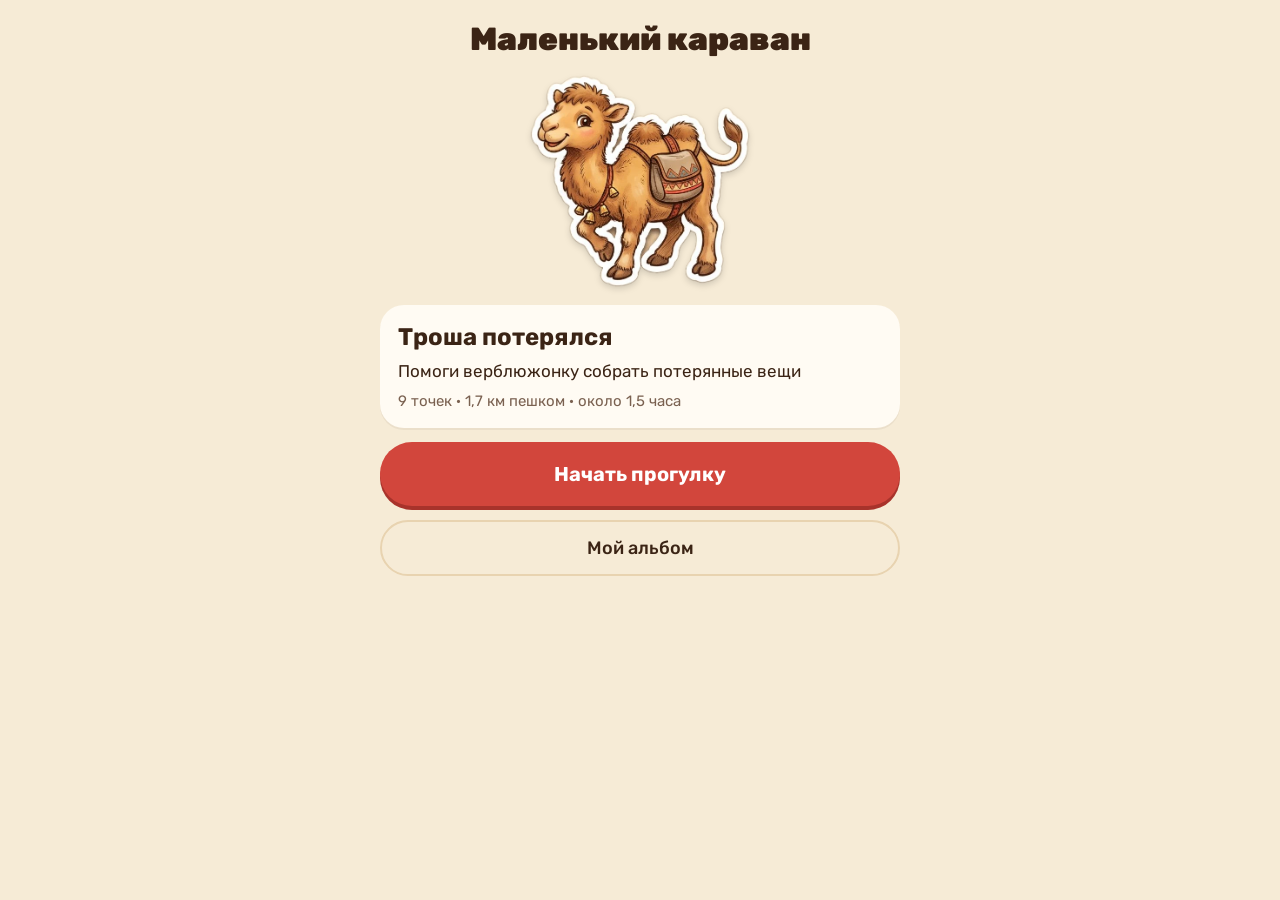
==== docs/app/index.html @ b7f955ba "Web version (PWA) of the app, stage 1 Home, route choice and builder, map with the walker's position" ====
<!doctype html>
<html lang="ru">
<head>
  <meta charset="utf-8">
  <meta name="viewport" content="width=device-width,initial-scale=1,viewport-fit=cover">
  <meta name="theme-color" content="#f6ebd6">
  <meta name="robots" content="noindex">
  <title>Маленький караван</title>
  <meta name="description" content="Прогулка по Троицку с верблюжонком Трошей для детей 4–7 лет с родителями.">
  <link rel="manifest" href="manifest.webmanifest">
  <link rel="icon" href="icons/favicon.png">
  <link rel="apple-touch-icon" href="icons/apple-touch-icon.png">
  <meta name="apple-mobile-web-app-capable" content="yes">
  <meta name="mobile-web-app-capable" content="yes">
  <meta name="apple-mobile-web-app-status-bar-style" content="default">
  <meta name="apple-mobile-web-app-title" content="Караван">
  <link rel="preconnect" href="https://fonts.googleapis.com">
  <link rel="preconnect" href="https://fonts.gstatic.com" crossorigin>
  <link href="https://fonts.googleapis.com/css2?family=Rubik:wght@400;500;700;800;900&display=swap" rel="stylesheet">
  <link rel="stylesheet" href="vendor/maplibre-gl.css">
  <link rel="stylesheet" href="style.css">
</head>
<body>
  <div id="map-screen" hidden>
    <div id="map"></div>
  </div>
  <main id="app"></main>
  <div id="overlay"></div>
  <script src="vendor/maplibre-gl.js"></script>
  <script src="app.js"></script>
</body>
</html>
---- docs/app/style.css ----
:root {
  --sand: #f6ebd6;
  --kraft: #e8d3b0;
  --card: #fffbf3;
  --red: #d2463c;
  --red-dark: #a8332b;
  --green: #3e9c6a;
  --gold: #f5c542;
  --ink: #3b2415;
  --muted: #7a6150;
  --safe-top: env(safe-area-inset-top, 0px);
  --safe-bottom: env(safe-area-inset-bottom, 0px);
}
* { box-sizing: border-box; -webkit-tap-highlight-color: transparent; }
html, body { margin: 0; height: 100%; }
body {
  font-family: "Rubik", -apple-system, "Segoe UI", Roboto, sans-serif;
  background: var(--sand); color: var(--ink);
  overscroll-behavior: none;
}
button { font: inherit; color: inherit; cursor: pointer; }
img { display: block; }
[hidden] { display: none !important; }

/* ---------- Страницы ---------- */
.page {
  min-height: 100dvh; max-width: 560px; margin: 0 auto;
  padding: calc(16px + var(--safe-top)) 20px calc(24px + var(--safe-bottom));
  display: flex; flex-direction: column; align-items: center; gap: 14px;
}
.h1 { margin: 6px 0 0; font-size: 32px; font-weight: 900; text-align: center; line-height: 1.1; }
.h2 { margin: 0; font-size: 24px; font-weight: 700; }
.sub { margin: 0; font-size: 16px; color: var(--muted); text-align: center; }
.muted { color: var(--muted); }
.red { color: var(--red); }
.green { color: var(--green); }
.bold { font-weight: 700; }
.back-row { width: 100%; display: flex; justify-content: space-between; align-items: center; }
.link { background: none; border: 0; padding: 10px 4px; color: var(--muted); font-size: 16px; }

.panel {
  width: 100%; background: var(--card); border-radius: 24px; padding: 18px;
  display: flex; flex-direction: column; gap: 8px;
  box-shadow: 0 2px 0 rgba(59,36,21,0.06);
}
.panel.gold { background: rgba(245,197,66,0.35); }
.panel.kraft { background: rgba(232,211,176,0.6); }
.panel p { margin: 0; font-size: 18px; line-height: 1.45; }

.btn {
  width: 100%; min-height: 64px; border: 0; border-radius: 32px; padding: 10px 20px;
  background: var(--red); color: #fff; font-size: 20px; font-weight: 700;
  box-shadow: 0 4px 0 var(--red-dark); transition: transform .1s;
}
.btn:active { transform: translateY(2px); box-shadow: 0 2px 0 var(--red-dark); }
.btn:disabled { opacity: .45; }
.btn.soft {
  min-height: 56px; background: transparent; color: var(--ink); font-weight: 500; font-size: 18px;
  border: 2px solid var(--kraft); box-shadow: none;
}
.btn.out {
  width: auto; min-height: 64px; background: transparent; color: var(--red); font-size: 17px;
  border: 2px solid var(--kraft); box-shadow: none; padding: 0 18px;
}
.row { display: flex; gap: 10px; align-items: center; width: 100%; }
.row .grow { flex: 1; }
.round {
  flex: none; width: 56px; height: 56px; border-radius: 50%; border: 0;
  background: var(--card); font-size: 24px; box-shadow: 0 2px 8px rgba(0,0,0,0.15);
  display: grid; place-items: center;
}
.small {
  flex: none; width: 44px; height: 44px; border-radius: 50%; border: 0;
  background: var(--kraft); font-size: 20px; font-weight: 700;
}
.small:disabled { opacity: .35; }

/* ---------- Наклейки ---------- */
.sticker { object-fit: contain; filter: drop-shadow(0 3px 3px rgba(0,0,0,0.15)); }
.mystery {
  flex: none; display: grid; place-items: center; border-radius: 50%;
  background: var(--kraft); color: var(--muted); font-weight: 900;
}
.stickers { display: flex; gap: 6px; align-items: center; flex-wrap: wrap; }
.stickers .sticker { width: 52px; height: 52px; }
.stickers .mystery { width: 40px; height: 40px; font-size: 22px; }
.locked { filter: grayscale(1) opacity(0.35); }

.trosha-home { width: 220px; height: 220px; }
.hint {
  width: 100%; background: #e6f6ff; color: #1d5e8a; border-radius: 20px; padding: 14px 16px;
  font-size: 15px; line-height: 1.45; position: relative;
}
.hint b { color: #124a70; }
.hint .x { position: absolute; right: 6px; top: 4px; background: none; border: 0; font-size: 20px; color: #1d5e8a; padding: 6px; }

/* ---------- Выбор маршрута ---------- */
.preset-head { display: flex; gap: 10px; align-items: center; }
.preset-head .emoji { font-size: 34px; }
.preset-head .t { font-size: 21px; font-weight: 700; }
.preset-head .s { font-size: 15px; color: var(--muted); }
.plan-card { width: 100%; background: var(--card); border-radius: 20px; padding: 8px 12px; display: flex; gap: 8px; align-items: center; }
.plan-card .n { font-size: 22px; font-weight: 900; color: var(--red); min-width: 22px; text-align: center; }
.plan-card .t { flex: 1; font-size: 16px; font-weight: 700; }
.plan-card .t small { display: block; font-weight: 400; color: var(--muted); font-size: 13px; }
.plan-card .thumb { width: 44px; height: 44px; }
.plan-card .mystery { width: 40px; height: 40px; font-size: 22px; }
.add-card { width: 100%; border: 0; background: rgba(232,211,176,0.4); border-radius: 20px; padding: 12px; display: flex; gap: 10px; align-items: center; text-align: left; font-size: 17px; }
.add-card .t { flex: 1; }

/* ---------- Прогулка ---------- */
#map-screen { position: fixed; inset: 0; z-index: 0; }
#map { position: absolute; inset: 0; background: #efe6d2; }
body.walking #app { position: fixed; inset: 0; pointer-events: none; z-index: 1; }
body.walking #app > * { pointer-events: auto; }
.walk-top {
  position: absolute; left: 0; right: 0; top: 0; padding: calc(12px + var(--safe-top)) 12px 0;
  display: flex; flex-direction: column; gap: 10px; pointer-events: none;
}
.walk-top > * { pointer-events: auto; }
.walk-top .bar { display: flex; gap: 10px; align-items: center; pointer-events: none; }
.walk-top .bar > * { pointer-events: auto; }
.pill { height: 56px; border: 0; border-radius: 28px; padding: 0 20px; background: var(--card); font-size: 18px; font-weight: 700; box-shadow: 0 2px 8px rgba(0,0,0,0.15); }
.banner { background: var(--red); color: #fff; border-radius: 20px; padding: 10px 16px; display: flex; gap: 14px; align-items: center; box-shadow: 0 4px 12px rgba(0,0,0,0.2); }
.banner .arrow { font-size: 40px; font-weight: 900; line-height: 1; transition: transform .3s; }
.banner .t { font-size: 20px; font-weight: 900; }
.banner .s { font-size: 15px; opacity: .9; }

.walk-panel {
  position: absolute; left: 0; right: 0; bottom: 0; max-width: 560px; margin: 0 auto;
  background: var(--card); border-radius: 28px 28px 0 0;
  padding: 0 20px calc(16px + var(--safe-bottom));
  display: flex; flex-direction: column; gap: 8px; box-shadow: 0 -4px 16px rgba(0,0,0,0.12);
  touch-action: none;
}
.walk-panel .grip { align-self: stretch; border: 0; background: none; padding: 10px 0; display: grid; place-items: center; }
.walk-panel .grip span { width: 48px; height: 5px; border-radius: 3px; background: rgba(122,97,80,0.5); }
.walk-panel .target { font-size: 18px; font-weight: 700; }
.steps-big { font-size: 32px; font-weight: 900; color: var(--red); line-height: 1.1; }
.steps-summary { flex: 1; font-size: 22px; font-weight: 900; color: var(--red); }
.walk-panel .links { display: flex; justify-content: space-between; }

.me { width: 22px; height: 22px; border-radius: 50%; background: #2f6fb5; border: 4px solid #fff; box-shadow: 0 0 0 6px rgba(47,111,181,0.25), 0 2px 6px rgba(0,0,0,0.3); }
.stop-pin {
  width: 40px; height: 40px; border-radius: 50%; background: #fff; border: 3px solid var(--red);
  display: grid; place-items: center; font-weight: 900; color: var(--red); font-size: 17px;
  box-shadow: 0 2px 6px rgba(0,0,0,0.3);
}
.stop-pin.done { border-color: var(--green); background: #fff; padding: 2px; }
.stop-pin.done img { width: 30px; height: 30px; object-fit: contain; }
.stop-pin.target { z-index: 3; width: 54px; height: 54px; background: var(--red); color: #fff; font-size: 22px; border-color: #fff; animation: pulse 1.6s ease-in-out infinite; }
.stop-pin.dim { opacity: .55; }
@keyframes pulse { 50% { box-shadow: 0 0 0 12px rgba(210,70,60,0.25), 0 2px 6px rgba(0,0,0,0.3); } }

/* ---------- Точка ---------- */
.backpack { background: var(--card); border-radius: 20px; padding: 6px 12px; font-size: 17px; font-weight: 700; display: flex; gap: 4px; align-items: center; }
.backpack .ico { font-size: 26px; }
.backpack.bounce { animation: bounce .6s; }
@keyframes bounce { 30% { transform: scale(1.5); } 60% { transform: scale(.9); } }
.found-item { width: 210px; height: 210px; display: grid; place-items: center; }
.found-item .sticker { width: 210px; height: 210px; animation: pop .6s cubic-bezier(.3,1.6,.5,1); }
.found-item .mystery { width: 140px; height: 140px; font-size: 80px; }
@keyframes pop { from { transform: scale(0); opacity: 0; } }
.who { display: flex; align-items: center; gap: 8px; font-size: 15px; font-weight: 700; color: var(--muted); }
.who img { width: 44px; height: 44px; }
.quiz-q { font-size: 21px; font-weight: 900; }
.opt {
  width: 100%; min-height: 58px; border: 0; border-radius: 20px; background: var(--card);
  font-size: 20px; font-weight: 700; color: var(--ink);
}
.opt.right { background: var(--green); color: #fff; }
.opt.wrong { background: rgba(210,70,60,0.75); color: #fff; }
.opt.off { background: rgba(255,251,243,0.6); color: var(--muted); }
.parent-toggle { background: none; border: 0; text-align: left; padding: 4px 0; font-size: 17px; }

/* ---------- Праздник ---------- */
.celebrate {
  position: fixed; inset: 0; z-index: 50; display: grid; place-items: center; overflow: hidden;
  background: radial-gradient(circle, rgba(255,214,102,0.55), rgba(59,36,21,0.55));
  animation: fade .3s; pointer-events: none;
}
.celebrate .box { text-align: center; color: #fff; text-shadow: 0 3px 8px rgba(0,0,0,0.4); }
.celebrate img { width: 240px; height: 240px; margin: 0 auto; animation: pop .7s cubic-bezier(.3,1.6,.5,1); }
.celebrate .t { font-size: 44px; font-weight: 900; }
.celebrate .s { font-size: 26px; font-weight: 800; color: #ffd666; }
.confetti { position: absolute; top: -20px; width: 12px; height: 18px; border-radius: 3px; animation: fall linear forwards; }
@keyframes fall { to { transform: translateY(110vh) rotate(720deg); } }
@keyframes fade { from { opacity: 0; } }

/* ---------- Финал и альбом ---------- */
.badge-big { width: 260px; height: 260px; animation: breathe 1.8s ease-in-out infinite; }
@keyframes breathe { 50% { transform: scale(1.06); } }
.album { width: 100%; display: grid; grid-template-columns: 1fr 1fr; gap: 12px; }
.album-card { background: var(--card); border-radius: 24px; padding: 12px; display: flex; flex-direction: column; align-items: center; gap: 6px; text-align: center; }
.album-card .sticker { width: 120px; height: 120px; }
.album-card .t { font-size: 16px; font-weight: 700; }
.album-card .s { font-size: 13px; color: var(--muted); }
.album-card.wide { grid-column: 1 / -1; }
.album-card.wide .sticker { width: 150px; height: 150px; }

@media (prefers-reduced-motion: reduce) {
  * { animation: none !important; transition: none !important; }
}
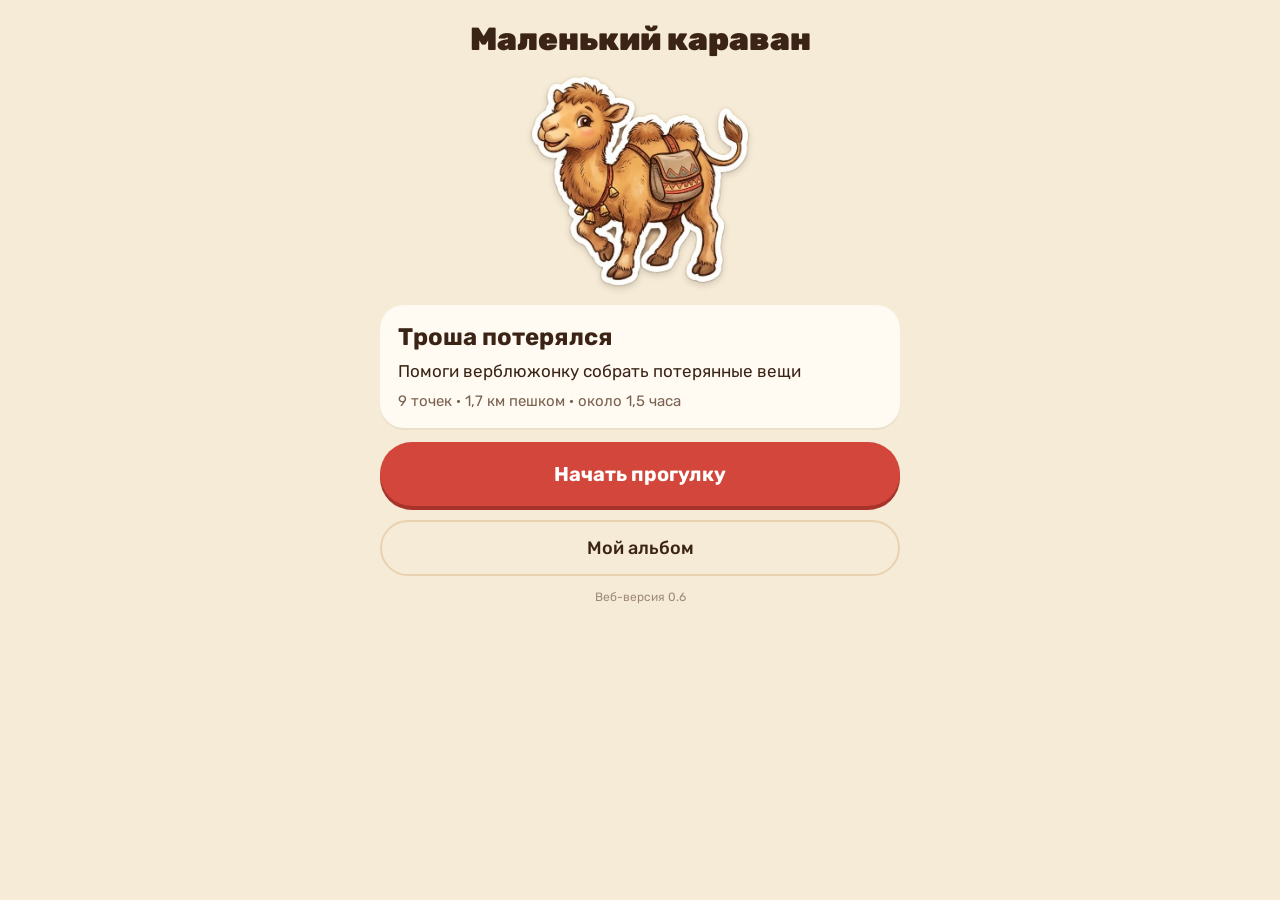
==== commit 4d63fd8b: "Web app: link preview card for messengers Co-Authored-By: Claude Opus 5.5 <noreply@anthropic.com> Cl" ====
--- a/docs/app/index.html
+++ b/docs/app/index.html
@@ -7,6 +7,19 @@
   <meta name="robots" content="noindex">
   <title>Маленький караван</title>
   <meta name="description" content="Прогулка по Троицку с верблюжонком Трошей для детей 4–7 лет с родителями.">
+  <!-- Красивая карточка ссылки в Telegram, ВК, MAX и WhatsApp. -->
+  <meta property="og:type" content="website">
+  <meta property="og:locale" content="ru_RU">
+  <meta property="og:site_name" content="Маленький караван">
+  <meta property="og:url" content="https://qwest65.github.io/malenkiy-karavan/app/">
+  <meta property="og:title" content="Маленький караван — прогулка с Трошей">
+  <meta property="og:description" content="Помоги верблюжонку Троше найти пропавшие вещи! Откройте ссылку на телефоне и идите гулять по Троицку: Троша сам расскажет, куда идти.">
+  <meta property="og:image" content="https://qwest65.github.io/malenkiy-karavan/images/og.png">
+  <meta property="og:image:width" content="1200">
+  <meta property="og:image:height" content="630">
+  <meta property="og:image:alt" content="Верблюжонок Троша на фоне Свято-Троицкого собора">
+  <meta name="twitter:card" content="summary_large_image">
+  <meta property="vk:image" content="https://qwest65.github.io/malenkiy-karavan/images/og.png">
   <link rel="manifest" href="manifest.webmanifest">
   <link rel="icon" href="icons/favicon.png">
   <link rel="apple-touch-icon" href="icons/apple-touch-icon.png">
--- a/docs/app/style.css
+++ b/docs/app/style.css
@@ -140,7 +140,10 @@
 .steps-summary { flex: 1; font-size: 22px; font-weight: 900; color: var(--red); }
 .walk-panel .links { display: flex; justify-content: space-between; }
 
-.me { width: 22px; height: 22px; border-radius: 50%; background: #2f6fb5; border: 4px solid #fff; box-shadow: 0 0 0 6px rgba(47,111,181,0.25), 0 2px 6px rgba(0,0,0,0.3); }
+.me { width: 56px; height: 56px; position: relative; }
+.me-dot { position: absolute; left: 17px; top: 17px; width: 22px; height: 22px; border-radius: 50%; background: #2f6fb5; border: 4px solid #fff; box-shadow: 0 0 0 6px rgba(47,111,181,0.25), 0 2px 6px rgba(0,0,0,0.3); }
+.me-arrow { display: none; position: absolute; left: 14px; top: -4px; width: 0; height: 0; border-left: 14px solid transparent; border-right: 14px solid transparent; border-bottom: 26px solid #2f6fb5; filter: drop-shadow(0 1px 1px rgba(0,0,0,.3)); }
+.me.has-heading .me-arrow { display: block; }
 .stop-pin {
   width: 40px; height: 40px; border-radius: 50%; background: #fff; border: 3px solid var(--red);
   display: grid; place-items: center; font-weight: 900; color: var(--red); font-size: 17px;
@@ -198,6 +201,27 @@
 .album-card.wide { grid-column: 1 / -1; }
 .album-card.wide .sticker { width: 150px; height: 150px; }
 
+/* ---------- Фото, коллаж, окна ---------- */
+.stop-photo { width: 100%; height: 220px; object-fit: cover; border-radius: 16px; }
+.collage { width: 100%; border-radius: 16px; }
+.album-photo { position: relative; width: 130px; height: 130px; }
+.album-photo > img:first-child { width: 130px; height: 130px; object-fit: cover; border-radius: 14px; }
+.album-photo .corner { position: absolute; right: -8px; top: -8px; width: 48px; height: 48px; }
+.chip {
+  align-self: flex-start; border: 0; background: var(--card); color: var(--ink); font-size: 15px; font-weight: 700;
+  border-radius: 16px; padding: 10px 14px; box-shadow: 0 2px 8px rgba(0,0,0,0.18); text-align: left;
+}
+.route-src {
+  align-self: flex-start; background: rgba(255,251,243,0.95); color: var(--muted); font-size: 13px; font-weight: 500;
+  border-radius: 12px; padding: 6px 10px; box-shadow: 0 2px 6px rgba(0,0,0,0.12);
+}
+.dialog-wrap { position: fixed; inset: 0; z-index: 70; background: rgba(59,36,21,0.45); display: grid; place-items: center; padding: 24px; animation: fade .2s; }
+.dialog { width: 100%; max-width: 380px; background: var(--card); border-radius: 28px; padding: 24px; box-shadow: 0 12px 40px rgba(0,0,0,0.3); }
+.dialog-t { font-size: 22px; font-weight: 800; margin-bottom: 8px; }
+.dialog-s { font-size: 16px; line-height: 1.45; color: var(--ink); }
+.dialog-b { display: flex; justify-content: flex-end; align-items: center; gap: 12px; margin-top: 20px; }
+.dialog-b .link { color: var(--ink); font-size: 17px; }
+
 @media (prefers-reduced-motion: reduce) {
   * { animation: none !important; transition: none !important; }
 }
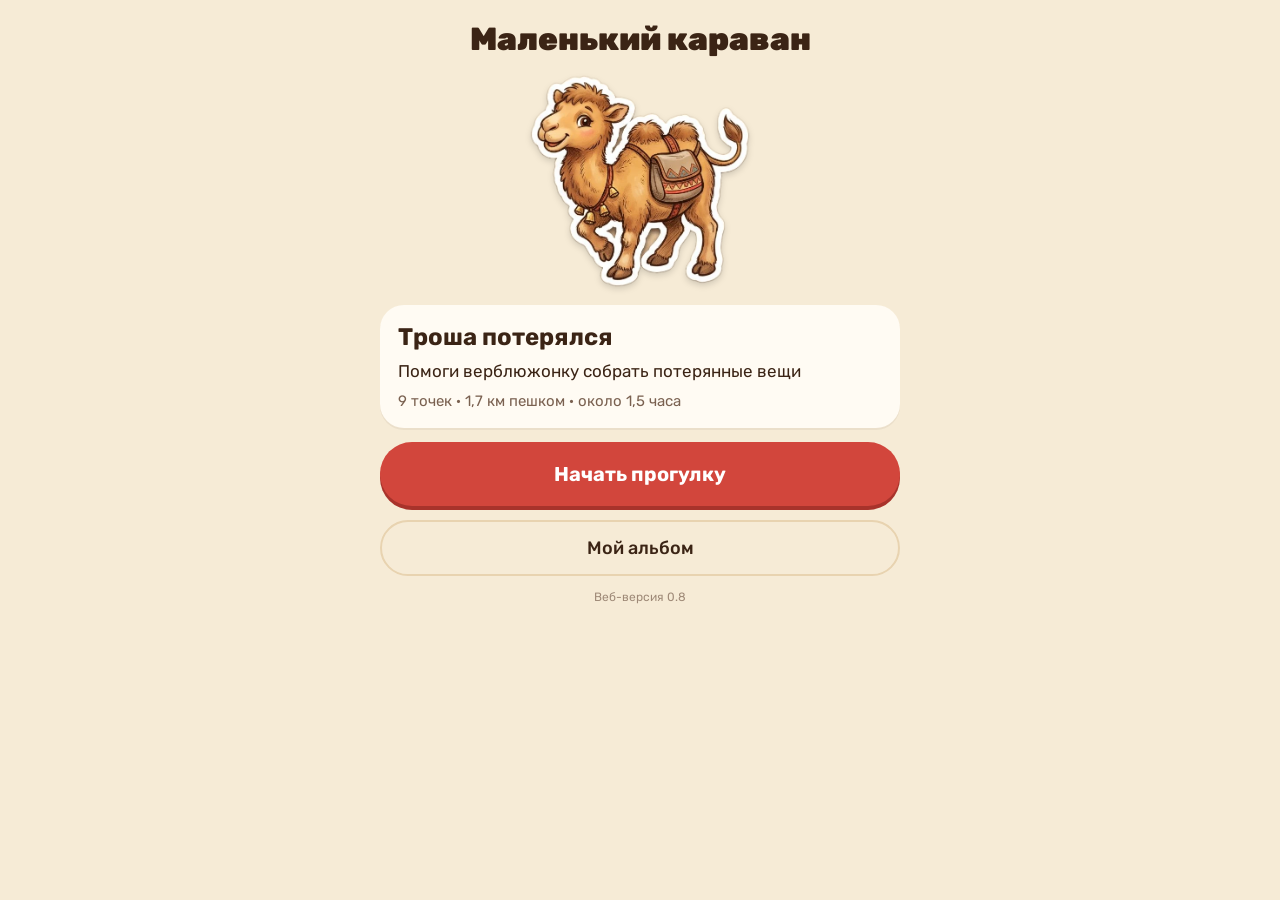
==== commit 367cb36f: "Web app 0.8: on iPhone the home-screen icon opens the walk in Safari iOS gives no location to a stan" ====
--- a/docs/app/index.html
+++ b/docs/app/index.html
@@ -20,13 +20,27 @@
   <meta property="og:image:alt" content="Верблюжонок Троша на фоне Свято-Троицкого собора">
   <meta name="twitter:card" content="summary_large_image">
   <meta property="vk:image" content="https://qwest65.github.io/malenkiy-karavan/images/og.png">
-  <link rel="manifest" href="manifest.webmanifest">
   <link rel="icon" href="icons/favicon.png">
   <link rel="apple-touch-icon" href="icons/apple-touch-icon.png">
-  <meta name="apple-mobile-web-app-capable" content="yes">
-  <meta name="mobile-web-app-capable" content="yes">
-  <meta name="apple-mobile-web-app-status-bar-style" content="default">
   <meta name="apple-mobile-web-app-title" content="Караван">
+  <script>
+    // На iPhone иконка с экрана «Домой» должна открывать прогулку в Safari: отдельному
+    // веб-приложению iOS не даёт геопозицию. Поэтому там сайт не объявляет себя приложением.
+    // На Android — обычная установка как приложение.
+    (function () {
+      var ios = /iPad|iPhone|iPod/.test(navigator.userAgent) || (navigator.platform === 'MacIntel' && navigator.maxTouchPoints > 1);
+      var link = document.createElement('link');
+      link.rel = 'manifest';
+      link.href = ios ? 'manifest-ios.webmanifest' : 'manifest.webmanifest';
+      document.head.appendChild(link);
+      if (!ios) {
+        var meta = document.createElement('meta');
+        meta.name = 'mobile-web-app-capable';
+        meta.content = 'yes';
+        document.head.appendChild(meta);
+      }
+    })();
+  </script>
   <link rel="preconnect" href="https://fonts.googleapis.com">
   <link rel="preconnect" href="https://fonts.gstatic.com" crossorigin>
   <link href="https://fonts.googleapis.com/css2?family=Rubik:wght@400;500;700;800;900&display=swap" rel="stylesheet">
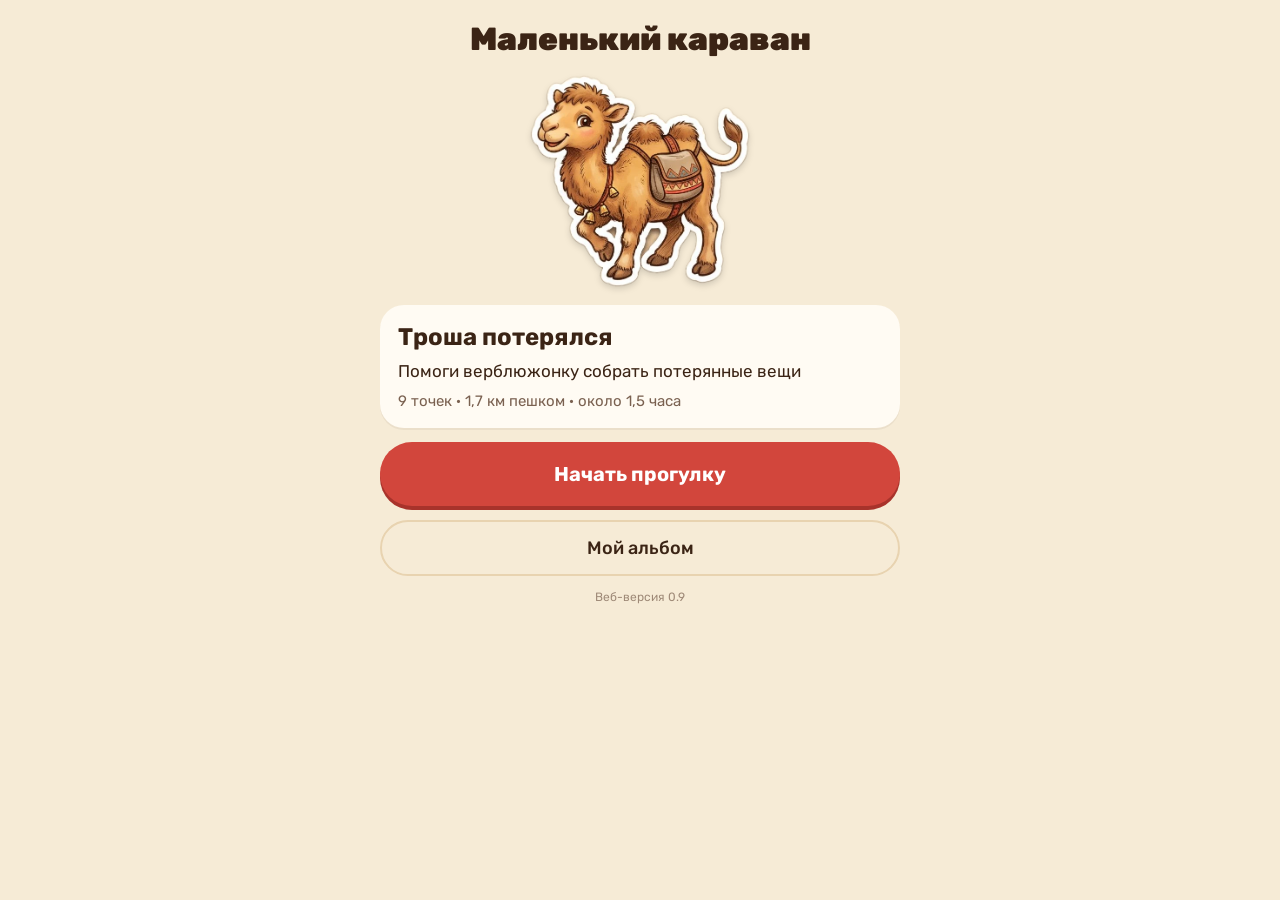
==== commit d6084e4c: "Web app 0.9: back to a real web app on iPhone The owner wants the home-screen icon to run as a web a" ====
--- a/docs/app/index.html
+++ b/docs/app/index.html
@@ -23,24 +23,10 @@
   <link rel="icon" href="icons/favicon.png">
   <link rel="apple-touch-icon" href="icons/apple-touch-icon.png">
   <meta name="apple-mobile-web-app-title" content="Караван">
-  <script>
-    // На iPhone иконка с экрана «Домой» должна открывать прогулку в Safari: отдельному
-    // веб-приложению iOS не даёт геопозицию. Поэтому там сайт не объявляет себя приложением.
-    // На Android — обычная установка как приложение.
-    (function () {
-      var ios = /iPad|iPhone|iPod/.test(navigator.userAgent) || (navigator.platform === 'MacIntel' && navigator.maxTouchPoints > 1);
-      var link = document.createElement('link');
-      link.rel = 'manifest';
-      link.href = ios ? 'manifest-ios.webmanifest' : 'manifest.webmanifest';
-      document.head.appendChild(link);
-      if (!ios) {
-        var meta = document.createElement('meta');
-        meta.name = 'mobile-web-app-capable';
-        meta.content = 'yes';
-        document.head.appendChild(meta);
-      }
-    })();
-  </script>
+  <link rel="manifest" href="manifest.webmanifest">
+  <meta name="apple-mobile-web-app-capable" content="yes">
+  <meta name="mobile-web-app-capable" content="yes">
+  <meta name="apple-mobile-web-app-status-bar-style" content="default">
   <link rel="preconnect" href="https://fonts.googleapis.com">
   <link rel="preconnect" href="https://fonts.gstatic.com" crossorigin>
   <link href="https://fonts.googleapis.com/css2?family=Rubik:wght@400;500;700;800;900&display=swap" rel="stylesheet">
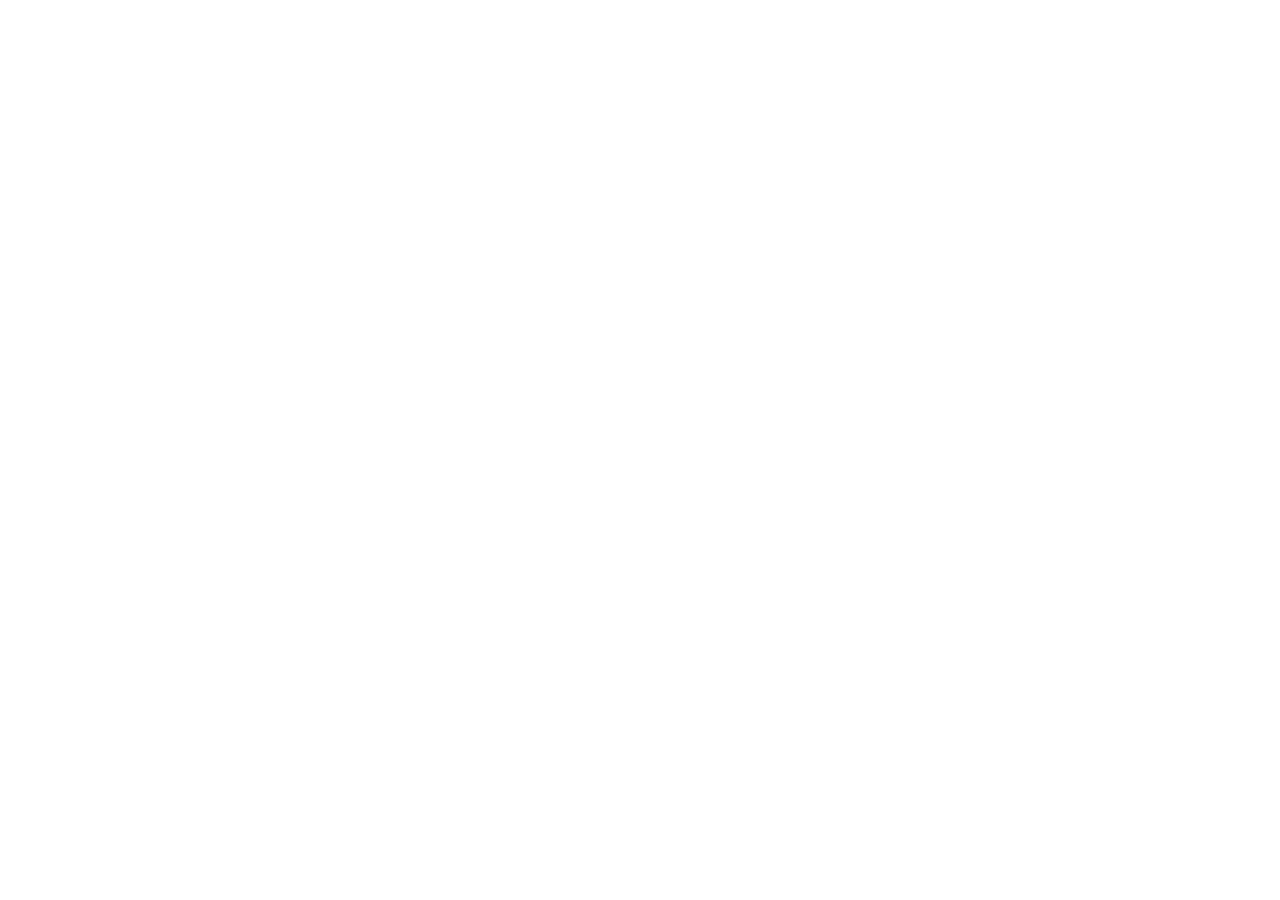
==== commit 7259c8cf: "Web version moved to qwest65/malenkiy-karavan-web docs/app now only redirects to https://qwest65.git" ====
--- a/docs/app/index.html
+++ b/docs/app/index.html
@@ -2,44 +2,23 @@
 <html lang="ru">
 <head>
   <meta charset="utf-8">
-  <meta name="viewport" content="width=device-width,initial-scale=1,viewport-fit=cover">
-  <meta name="theme-color" content="#f6ebd6">
-  <meta name="robots" content="noindex">
-  <title>Маленький караван</title>
-  <meta name="description" content="Прогулка по Троицку с верблюжонком Трошей для детей 4–7 лет с родителями.">
-  <!-- Красивая карточка ссылки в Telegram, ВК, MAX и WhatsApp. -->
+  <meta name="viewport" content="width=device-width,initial-scale=1">
+  <title>Маленький караван — прогулка с Трошей</title>
+  <!-- Веб-версия переехала в отдельный проект qwest65/malenkiy-karavan-web. -->
+  <link rel="canonical" href="https://qwest65.github.io/malenkiy-karavan-web/">
+  <meta http-equiv="refresh" content="0; url=https://qwest65.github.io/malenkiy-karavan-web/">
   <meta property="og:type" content="website">
-  <meta property="og:locale" content="ru_RU">
   <meta property="og:site_name" content="Маленький караван">
-  <meta property="og:url" content="https://qwest65.github.io/malenkiy-karavan/app/">
+  <meta property="og:url" content="https://qwest65.github.io/malenkiy-karavan-web/">
   <meta property="og:title" content="Маленький караван — прогулка с Трошей">
   <meta property="og:description" content="Помоги верблюжонку Троше найти пропавшие вещи! Откройте ссылку на телефоне и идите гулять по Троицку: Троша сам расскажет, куда идти.">
-  <meta property="og:image" content="https://qwest65.github.io/malenkiy-karavan/images/og.png">
+  <meta property="og:image" content="https://qwest65.github.io/malenkiy-karavan-web/images/og.png">
   <meta property="og:image:width" content="1200">
   <meta property="og:image:height" content="630">
-  <meta property="og:image:alt" content="Верблюжонок Троша на фоне Свято-Троицкого собора">
   <meta name="twitter:card" content="summary_large_image">
-  <meta property="vk:image" content="https://qwest65.github.io/malenkiy-karavan/images/og.png">
-  <link rel="icon" href="icons/favicon.png">
-  <link rel="apple-touch-icon" href="icons/apple-touch-icon.png">
-  <meta name="apple-mobile-web-app-title" content="Караван">
-  <link rel="manifest" href="manifest.webmanifest">
-  <meta name="apple-mobile-web-app-capable" content="yes">
-  <meta name="mobile-web-app-capable" content="yes">
-  <meta name="apple-mobile-web-app-status-bar-style" content="default">
-  <link rel="preconnect" href="https://fonts.googleapis.com">
-  <link rel="preconnect" href="https://fonts.gstatic.com" crossorigin>
-  <link href="https://fonts.googleapis.com/css2?family=Rubik:wght@400;500;700;800;900&display=swap" rel="stylesheet">
-  <link rel="stylesheet" href="vendor/maplibre-gl.css">
-  <link rel="stylesheet" href="style.css">
+  <script>location.replace('https://qwest65.github.io/malenkiy-karavan-web/' + location.search + location.hash);</script>
 </head>
-<body>
-  <div id="map-screen" hidden>
-    <div id="map"></div>
-  </div>
-  <main id="app"></main>
-  <div id="overlay"></div>
-  <script src="vendor/maplibre-gl.js"></script>
-  <script src="app.js"></script>
+<body style="font-family:sans-serif;background:#f6ebd6;color:#3b2415;text-align:center;padding:40px 20px">
+  <p>Прогулка переехала: <a href="https://qwest65.github.io/malenkiy-karavan-web/">qwest65.github.io/malenkiy-karavan-web</a></p>
 </body>
 </html>
